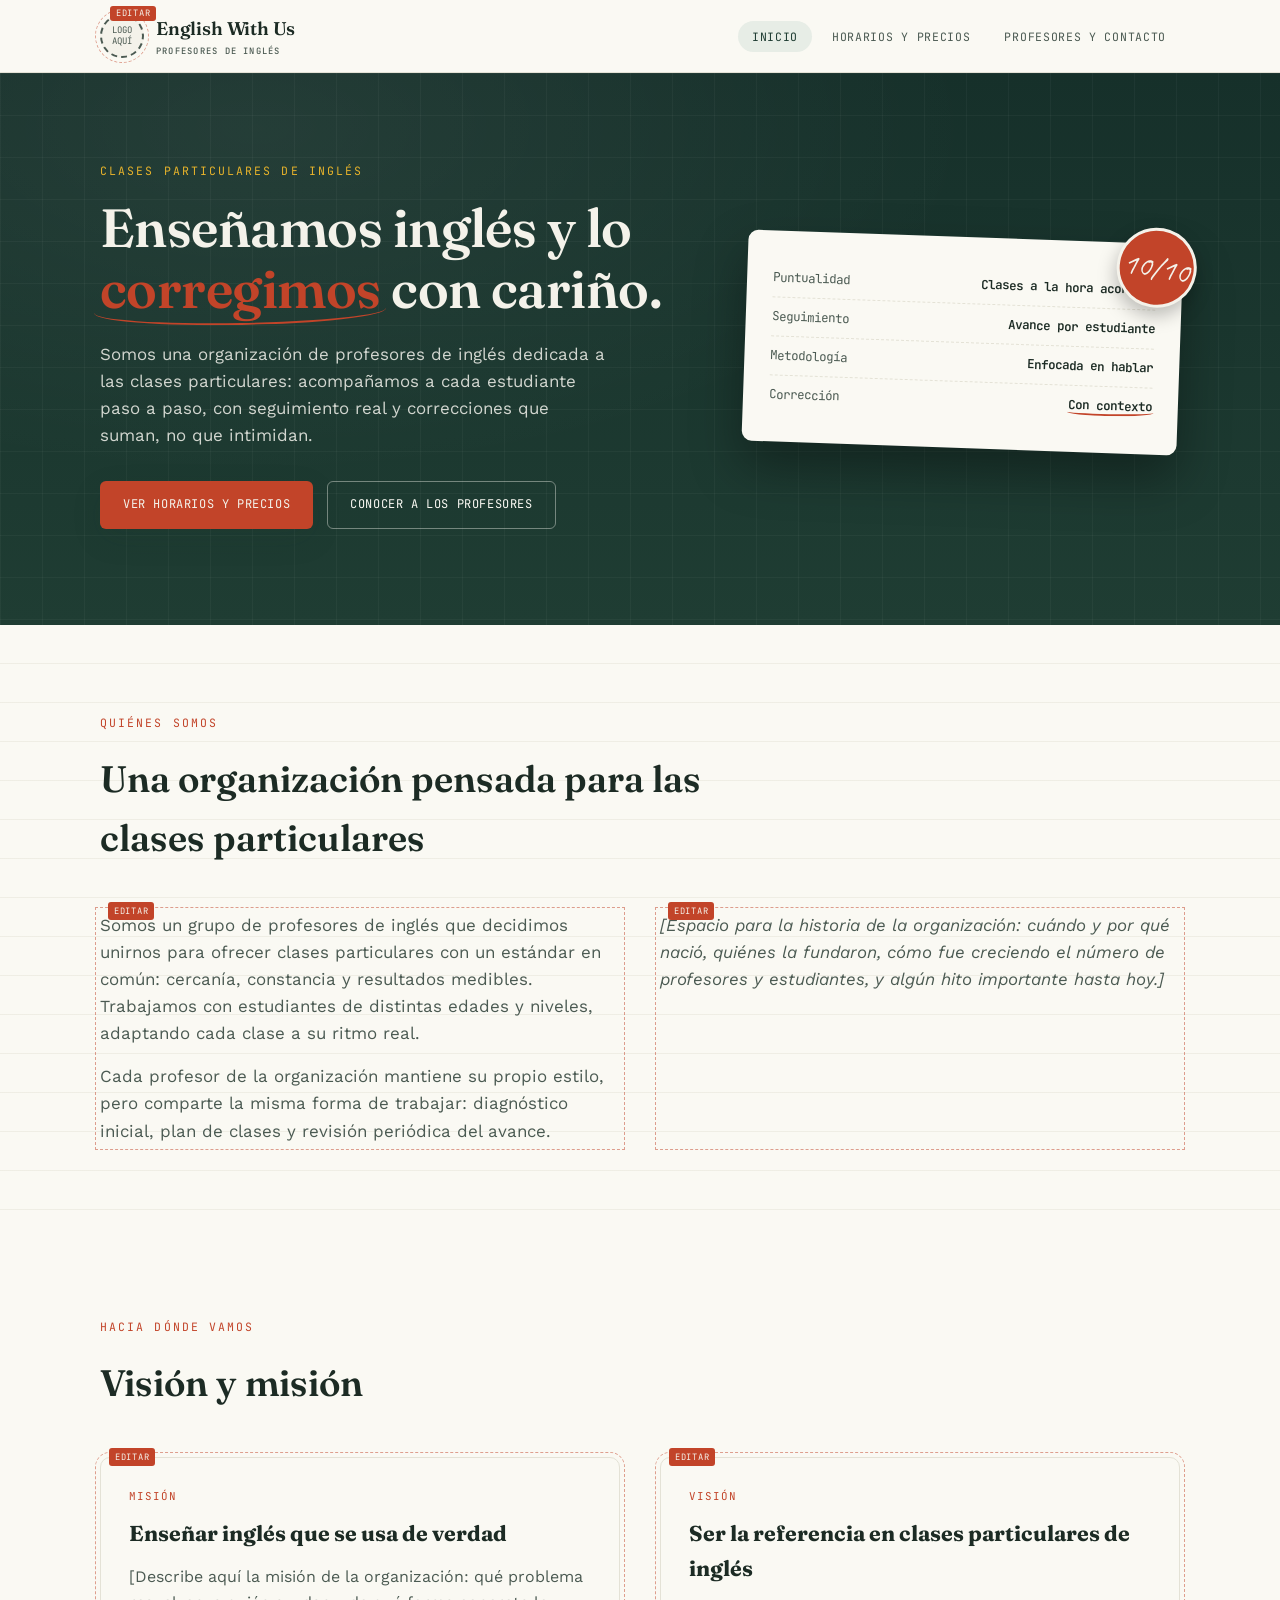
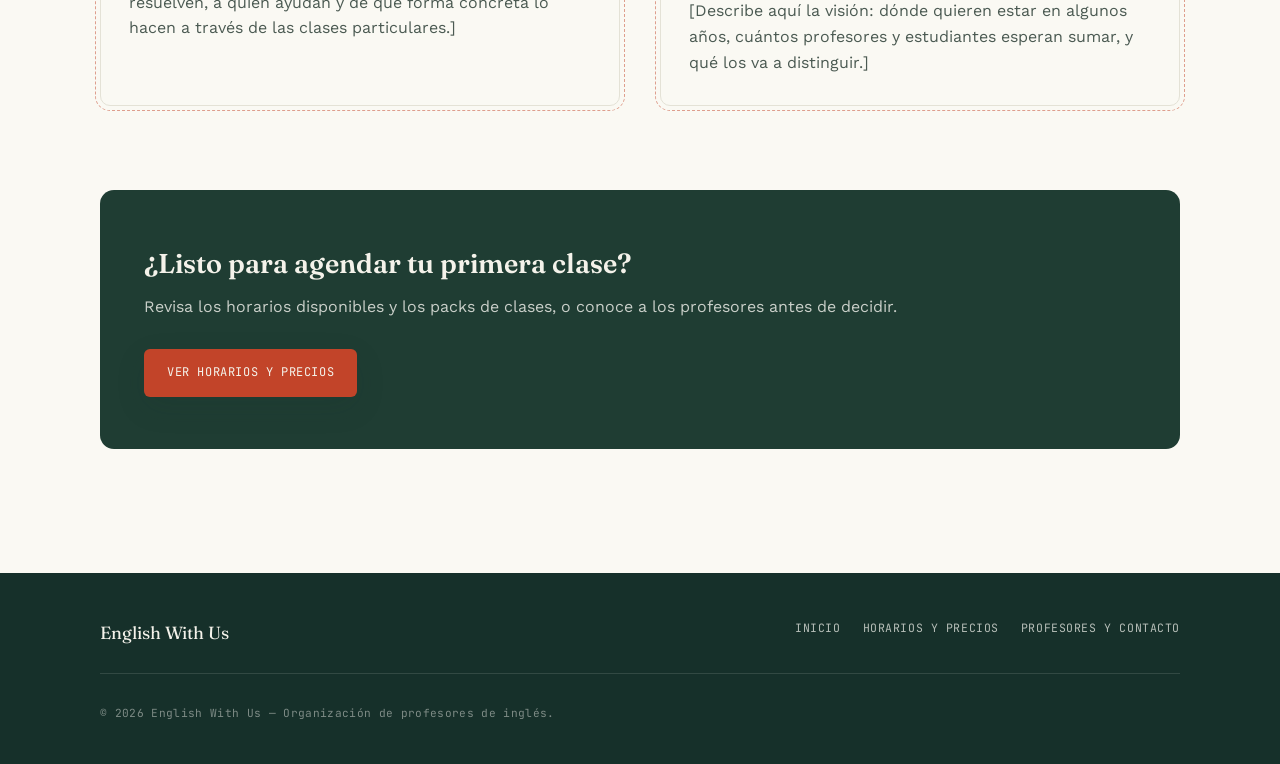
==== index.html @ 49ce0010 "Add files via upload" ====
<!DOCTYPE html>
<html lang="es">
<head>
<meta charset="UTF-8">
<meta name="viewport" content="width=device-width, initial-scale=1.0">
<title>English With Us — Clases particulares de inglés</title>
<meta name="description" content="Organización de profesores de inglés dedicada a clases particulares, con historia, visión y misión propias.">
<link rel="stylesheet" href="style.css">
</head>
<body>

<header class="encabezado">
  <nav class="nav contenedor">
    <a href="index.html" class="marca">
      <div class="logo-hueco editar">LOGO<br>AQUÍ</div>
      <div class="marca-nombre">English With Us<span>Profesores de inglés</span></div>
    </a>
    <button class="nav-toggle" aria-label="Abrir menú"><span></span></button>
    <ul class="nav-links">
      <li><a href="index.html" class="activo">Inicio</a></li>
      <li><a href="horarios.html">Horarios y precios</a></li>
      <li><a href="profesores.html">Profesores y contacto</a></li>
    </ul>
  </nav>
</header>

<main>

  <!-- HERO -->
  <section class="hero">
    <div class="contenedor hero-grid">
      <div>
        <span class="eyebrow">Clases particulares de inglés</span>
        <h1>Enseñamos inglés y lo <span class="correccion">corregimos</span> con cariño.</h1>
        <p class="lead">Somos una organización de profesores de inglés dedicada a las clases particulares: acompañamos a cada estudiante paso a paso, con seguimiento real y correcciones que suman, no que intimidan.</p>
        <div class="hero-acciones">
          <a href="horarios.html" class="boton boton-primario">Ver horarios y precios</a>
          <a href="profesores.html" class="boton boton-secundario">Conocer a los profesores</a>
        </div>
      </div>

      <div class="prueba" aria-hidden="true">
        <div class="prueba-linea"><span>Puntualidad</span><b>Clases a la hora acordada</b></div>
        <div class="prueba-linea"><span>Seguimiento</span><b>Avance por estudiante</b></div>
        <div class="prueba-linea"><span>Metodología</span><b>Enfocada en hablar</b></div>
        <div class="prueba-linea"><span>Corrección</span><b class="correccion">Con contexto</b></div>
      </div>
    </div>
  </section>

  <!-- QUIÉNES SOMOS -->
  <section class="seccion papel-lineas">
    <div class="contenedor">
      <div class="seccion-cabecera reveal">
        <span class="eyebrow">Quiénes somos</span>
        <h2>Una organización pensada para las clases particulares</h2>
      </div>
      <div class="dos-columnas reveal">
        <div class="parrafo-grande editar">
          <p>Somos un grupo de profesores de inglés que decidimos unirnos para ofrecer clases particulares con un estándar en común: cercanía, constancia y resultados medibles. Trabajamos con estudiantes de distintas edades y niveles, adaptando cada clase a su ritmo real.</p>
          <p>Cada profesor de la organización mantiene su propio estilo, pero comparte la misma forma de trabajar: diagnóstico inicial, plan de clases y revisión periódica del avance.</p>
        </div>
        <div class="parrafo-grande editar">
          <p><em>[Espacio para la historia de la organización: cuándo y por qué nació, quiénes la fundaron, cómo fue creciendo el número de profesores y estudiantes, y algún hito importante hasta hoy.]</em></p>
        </div>
      </div>
    </div>
  </section>

  <!-- VISIÓN Y MISIÓN -->
  <section class="seccion">
    <div class="contenedor">
      <div class="seccion-cabecera reveal">
        <span class="eyebrow">Hacia dónde vamos</span>
        <h2>Visión y misión</h2>
      </div>
      <div class="dos-columnas reveal">
        <div class="tarjeta editar">
          <span class="marca-tab">Misión</span>
          <h3>Enseñar inglés que se usa de verdad</h3>
          <p>[Describe aquí la misión de la organización: qué problema resuelven, a quién ayudan y de qué forma concreta lo hacen a través de las clases particulares.]</p>
        </div>
        <div class="tarjeta editar">
          <span class="marca-tab">Visión</span>
          <h3>Ser la referencia en clases particulares de inglés</h3>
          <p>[Describe aquí la visión: dónde quieren estar en algunos años, cuántos profesores y estudiantes esperan sumar, y qué los va a distinguir.]</p>
        </div>
      </div>
    </div>
  </section>

  <!-- CTA -->
  <section class="seccion" style="padding-top:0;">
    <div class="contenedor">
      <div class="cta-final reveal">
        <div>
          <h2>¿Listo para agendar tu primera clase?</h2>
          <p>Revisa los horarios disponibles y los packs de clases, o conoce a los profesores antes de decidir.</p>
        </div>
        <div class="hero-acciones">
          <a href="horarios.html" class="boton boton-primario">Ver horarios y precios</a>
        </div>
      </div>
    </div>
  </section>

</main>

<footer class="pie">
  <div class="contenedor">
    <div class="pie-grid">
      <span class="pie-marca">English With Us</span>
      <ul class="pie-links">
        <li><a href="index.html">Inicio</a></li>
        <li><a href="horarios.html">Horarios y precios</a></li>
        <li><a href="profesores.html">Profesores y contacto</a></li>
      </ul>
    </div>
    <p class="pie-copy">© 2026 English With Us — Organización de profesores de inglés.</p>
  </div>
</footer>

<script src="script.js"></script>
</body>
</html>
---- style.css ----
/* ============================================================
   SISTEMA DE DISEÑO — "Cuaderno de corrección"
   Idea: la organización enseña inglés corrigiendo con cariño.
   El motivo visual recurrente es la marca del profesor en rojo
   (como al corregir una prueba) sobre un fondo tipo cuaderno/
   pizarrón. Evita paletas genéricas de IA (crema+terracota,
   negro+neón, broadsheet).
   ============================================================ */

@import url('https://fonts.googleapis.com/css2?family=Fraunces:opsz,wght@9..144,400;9..144,600;9..144,700&family=Work+Sans:wght@400;500;600&family=JetBrains+Mono:wght@500&family=Caveat:wght@600&display=swap');

:root{
  /* Paleta */
  --pizarron: #1F3D33;       /* verde pizarrón profundo */
  --pizarron-2: #16302A;     /* variante más oscura para profundidad */
  --papel: #FAF9F3;          /* papel — blanco cálido, no crema */
  --papel-linea: #E4E2D6;    /* línea de cuaderno sobre el papel */
  --tinta: #1C2B24;          /* texto principal */
  --tinta-suave: #4B5A52;    /* texto secundario */
  --rojo-correccion: #C24429;/* rojo de corrección del profe */
  --amarillo-marcador: #E7B32B; /* resaltador */
  --tiza: #F4F2EA;

  --fuente-display: 'Fraunces', serif;
  --fuente-texto: 'Work Sans', sans-serif;
  --fuente-nota: 'JetBrains Mono', monospace;
  --fuente-manuscrita: 'Caveat', cursive;

  --radio: 6px;
  --sombra: 0 10px 30px rgba(22, 48, 42, 0.12);
}

*{ box-sizing: border-box; }

html{ scroll-behavior: smooth; }

body{
  margin:0;
  background: var(--papel);
  color: var(--tinta);
  font-family: var(--fuente-texto);
  line-height: 1.6;
  -webkit-font-smoothing: antialiased;
}

img{ max-width:100%; display:block; }

a{ color: inherit; }

.contenedor{
  width: min(1080px, 92%);
  margin-inline: auto;
}

/* ---------- Textura de papel cuadriculado en secciones claras ---------- */
.papel-lineas{
  background-image: repeating-linear-gradient(
    to bottom,
    transparent 0px,
    transparent 38px,
    var(--papel-linea) 39px
  );
}

/* ---------- Encabezado / Navegación ---------- */
.encabezado{
  position: sticky;
  top: 0;
  z-index: 50;
  background: var(--papel);
  border-bottom: 1px solid var(--papel-linea);
}

.nav{
  display:flex;
  align-items:center;
  justify-content: space-between;
  padding: 14px 0;
}

.marca{
  display:flex;
  align-items:center;
  gap: 12px;
  text-decoration:none;
  color: var(--tinta);
}

.logo-hueco{
  width: 44px;
  height: 44px;
  border-radius: 50%;
  border: 2px dashed var(--tinta-suave);
  display:flex;
  align-items:center;
  justify-content:center;
  font-family: var(--fuente-nota);
  font-size: 9px;
  text-align:center;
  color: var(--tinta-suave);
  flex-shrink:0;
  line-height:1.2;
  background: var(--tiza);
}

.marca-nombre{
  font-family: var(--fuente-display);
  font-weight: 600;
  font-size: 1.15rem;
  letter-spacing: -0.01em;
}

.marca-nombre span{
  display:block;
  font-family: var(--fuente-nota);
  font-size: 0.55rem;
  letter-spacing: 0.14em;
  color: var(--tinta-suave);
  text-transform: uppercase;
  font-weight: 500;
}

.nav-links{
  display:flex;
  gap: 6px;
  list-style:none;
  margin:0; padding:0;
  align-items:center;
}

.nav-links a{
  text-decoration:none;
  font-family: var(--fuente-nota);
  font-size: 0.72rem;
  letter-spacing: 0.06em;
  text-transform: uppercase;
  color: var(--tinta-suave);
  padding: 8px 14px;
  border-radius: 999px;
  transition: color .2s ease, background .2s ease;
}

.nav-links a:hover{ color: var(--tinta); background: var(--tiza); }

.nav-links a.activo{
  color: var(--pizarron);
  background: #E7EDE6;
}

.nav-toggle{
  display:none;
  background:none;
  border: 1px solid var(--papel-linea);
  border-radius: var(--radio);
  width: 40px; height: 40px;
  cursor:pointer;
  align-items:center;
  justify-content:center;
}
.nav-toggle span, .nav-toggle span::before, .nav-toggle span::after{
  content:"";
  display:block;
  width: 18px; height: 2px;
  background: var(--tinta);
  position:relative;
  transition: all .2s ease;
}
.nav-toggle span::before{ position:absolute; top:-6px; }
.nav-toggle span::after{ position:absolute; top:6px; }

/* ---------- Botones ---------- */
.boton{
  display:inline-flex;
  align-items:center;
  gap:8px;
  font-family: var(--fuente-nota);
  font-size: 0.75rem;
  letter-spacing: 0.05em;
  text-transform: uppercase;
  text-decoration:none;
  padding: 13px 22px;
  border-radius: var(--radio);
  cursor:pointer;
  border: 1.5px solid transparent;
  transition: transform .15s ease, box-shadow .15s ease;
}
.boton:hover{ transform: translateY(-2px); }

.boton-primario{
  background: var(--rojo-correccion);
  color: var(--tiza);
  box-shadow: var(--sombra);
}
.boton-secundario{
  background: transparent;
  color: var(--papel);
  border-color: rgba(250,249,243,0.4);
}
.boton-terciario{
  background: transparent;
  color: var(--pizarron);
  border-color: var(--pizarron);
}

/* ---------- Marca de corrección (elemento firma) ---------- */
.correccion{
  position:relative;
  color: var(--rojo-correccion);
  white-space: nowrap;
}
.correccion::after{
  content:"";
  position:absolute;
  left:-2%; right:-2%; bottom:-0.06em;
  height: 0.5em;
  border-bottom: 2.5px solid var(--rojo-correccion);
  border-radius: 50%;
  transform: rotate(-1deg);
  pointer-events:none;
}
.nota-manuscrita{
  font-family: var(--fuente-manuscrita);
  color: var(--rojo-correccion);
  font-size: 1.4rem;
  font-weight: 600;
  display:inline-block;
  transform: rotate(-4deg);
}

/* ---------- Hero ---------- */
.hero{
  background:
    radial-gradient(ellipse at 15% 20%, rgba(255,255,255,0.05), transparent 45%),
    var(--pizarron);
  background-color: var(--pizarron);
  background-image:
    linear-gradient(rgba(255,255,255,0.035) 1px, transparent 1px),
    linear-gradient(90deg, rgba(255,255,255,0.035) 1px, transparent 1px),
    radial-gradient(ellipse at 20% 10%, rgba(255,255,255,0.06), transparent 50%),
    linear-gradient(var(--pizarron-2), var(--pizarron));
  background-size: 42px 42px, 42px 42px, cover, cover;
  color: var(--tiza);
  padding: 84px 0 96px;
}

.hero-grid{
  display:grid;
  grid-template-columns: 1.15fr 0.85fr;
  gap: 56px;
  align-items:center;
}

.eyebrow{
  font-family: var(--fuente-nota);
  font-size: 0.72rem;
  letter-spacing: 0.18em;
  text-transform:uppercase;
  color: var(--amarillo-marcador);
  margin-bottom: 18px;
  display:inline-block;
}

.hero h1{
  font-family: var(--fuente-display);
  font-size: clamp(2.3rem, 4.2vw, 3.4rem);
  line-height: 1.12;
  font-weight: 600;
  margin: 0 0 22px;
  letter-spacing: -0.01em;
}

.hero p.lead{
  font-size: 1.06rem;
  color: rgba(250,249,243,0.82);
  max-width: 46ch;
  margin: 0 0 32px;
}

.hero-acciones{
  display:flex;
  gap: 14px;
  flex-wrap: wrap;
}

/* Tarjeta "prueba corregida" decorativa del hero */
.prueba{
  background: var(--papel);
  color: var(--tinta);
  border-radius: 10px;
  padding: 28px 26px;
  transform: rotate(2deg);
  box-shadow: 0 24px 50px rgba(0,0,0,0.35);
  position:relative;
}
.prueba::before{
  content: "10/10";
  position:absolute;
  top: -16px; right: -14px;
  background: var(--rojo-correccion);
  color: var(--tiza);
  font-family: var(--fuente-manuscrita);
  font-size: 1.9rem;
  width: 74px; height: 74px;
  border-radius: 50%;
  display:flex; align-items:center; justify-content:center;
  transform: rotate(8deg);
  box-shadow: 0 8px 18px rgba(0,0,0,0.25);
  border: 3px solid var(--tiza);
}
.prueba-linea{
  font-family: var(--fuente-nota);
  font-size: 0.78rem;
  color: var(--tinta-suave);
  border-bottom: 1px dashed var(--papel-linea);
  padding: 9px 0;
  display:flex;
  justify-content: space-between;
}
.prueba-linea:last-child{ border-bottom:none; }
.prueba-linea b{ color: var(--tinta); font-weight:600; }

/* ---------- Secciones generales ---------- */
.seccion{
  padding: 84px 0;
}
.seccion-cabecera{
  max-width: 62ch;
  margin-bottom: 44px;
}
.seccion-cabecera .eyebrow{ color: var(--rojo-correccion); }
.seccion-cabecera h2{
  font-family: var(--fuente-display);
  font-size: clamp(1.7rem, 3vw, 2.3rem);
  margin: 0 0 14px;
  color: var(--tinta);
  font-weight: 600;
}
.seccion-cabecera p{
  color: var(--tinta-suave);
  font-size: 1.02rem;
  margin:0;
}

.dos-columnas{
  display:grid;
  grid-template-columns: 1fr 1fr;
  gap: 40px;
}

.parrafo-grande{
  font-size: 1.06rem;
  color: var(--tinta-suave);
}
.parrafo-grande p{ margin: 0 0 16px; }
.parrafo-grande p:last-child{ margin-bottom:0; }

/* Tarjetas Visión/Misión */
.tarjeta{
  background: var(--papel);
  border: 1px solid var(--papel-linea);
  border-radius: 10px;
  padding: 30px 28px;
  position:relative;
}
.tarjeta .marca-tab{
  font-family: var(--fuente-nota);
  font-size: 0.68rem;
  letter-spacing: 0.1em;
  text-transform:uppercase;
  color: var(--rojo-correccion);
  display:block;
  margin-bottom: 12px;
}
.tarjeta h3{
  font-family: var(--fuente-display);
  font-size: 1.35rem;
  margin: 0 0 12px;
}
.tarjeta p{
  color: var(--tinta-suave);
  margin:0;
}

/* ---------- CTA de cierre (usado en varias páginas) ---------- */
.cta-final{
  background: var(--pizarron);
  color: var(--tiza);
  border-radius: 14px;
  padding: 52px 44px;
  display:flex;
  align-items:center;
  justify-content:space-between;
  gap: 30px;
  flex-wrap:wrap;
}
.cta-final h2{
  font-family: var(--fuente-display);
  font-size: 1.7rem;
  margin: 0 0 8px;
  font-weight:600;
}
.cta-final p{
  margin:0;
  color: rgba(250,249,243,0.78);
}

/* ---------- Footer ---------- */
.pie{
  background: var(--pizarron-2);
  color: rgba(250,249,243,0.7);
  padding: 46px 0 30px;
  margin-top: 40px;
}
.pie-grid{
  display:flex;
  justify-content:space-between;
  gap: 30px;
  flex-wrap:wrap;
  padding-bottom: 26px;
  border-bottom: 1px solid rgba(250,249,243,0.12);
}
.pie-marca{
  font-family: var(--fuente-display);
  color: var(--tiza);
  font-size: 1.1rem;
}
.pie-links{
  list-style:none;
  display:flex;
  gap: 22px;
  padding:0; margin:0;
  font-family: var(--fuente-nota);
  font-size: 0.72rem;
  letter-spacing: 0.05em;
  text-transform:uppercase;
}
.pie-links a{ text-decoration:none; color: rgba(250,249,243,0.7); }
.pie-links a:hover{ color: var(--tiza); }
.pie-copy{
  padding-top: 20px;
  font-family: var(--fuente-nota);
  font-size: 0.7rem;
  letter-spacing: 0.03em;
  color: rgba(250,249,243,0.45);
}

/* ---------- Utilidades ---------- */
.editar{
  outline: 1.5px dashed rgba(194,68,41,0.5);
  outline-offset: 4px;
  position:relative;
}
.editar::before{
  content: "EDITAR";
  position:absolute;
  top: -10px; left: 8px;
  background: var(--rojo-correccion);
  color: var(--tiza);
  font-family: var(--fuente-nota);
  font-size: 0.55rem;
  letter-spacing: 0.08em;
  padding: 2px 6px;
  border-radius: 3px;
}

/* ---------- Reveal on scroll ---------- */
.reveal{
  opacity:0;
  transform: translateY(16px);
  transition: opacity .6s ease, transform .6s ease;
}
.reveal.visible{ opacity:1; transform:none; }

@media (prefers-reduced-motion: reduce){
  html{ scroll-behavior:auto; }
  .reveal{ opacity:1; transform:none; transition:none; }
  .boton:hover{ transform:none; }
}

/* ---------- Responsive ---------- */
@media (max-width: 880px){
  .hero-grid{ grid-template-columns: 1fr; }
  .dos-columnas{ grid-template-columns: 1fr; }
  .prueba{ transform:none; max-width: 380px; }
}

@media (max-width: 720px){
  .nav-links{
    position:absolute;
    top: 100%; left:0; right:0;
    background: var(--papel);
    flex-direction:column;
    align-items:stretch;
    padding: 10px 5%;
    border-bottom: 1px solid var(--papel-linea);
    display:none;
  }
  .nav-links.abierto{ display:flex; }
  .nav-links a{ text-align:center; }
  .nav-toggle{ display:flex; }
  .cta-final{ flex-direction:column; align-items:flex-start; }
}
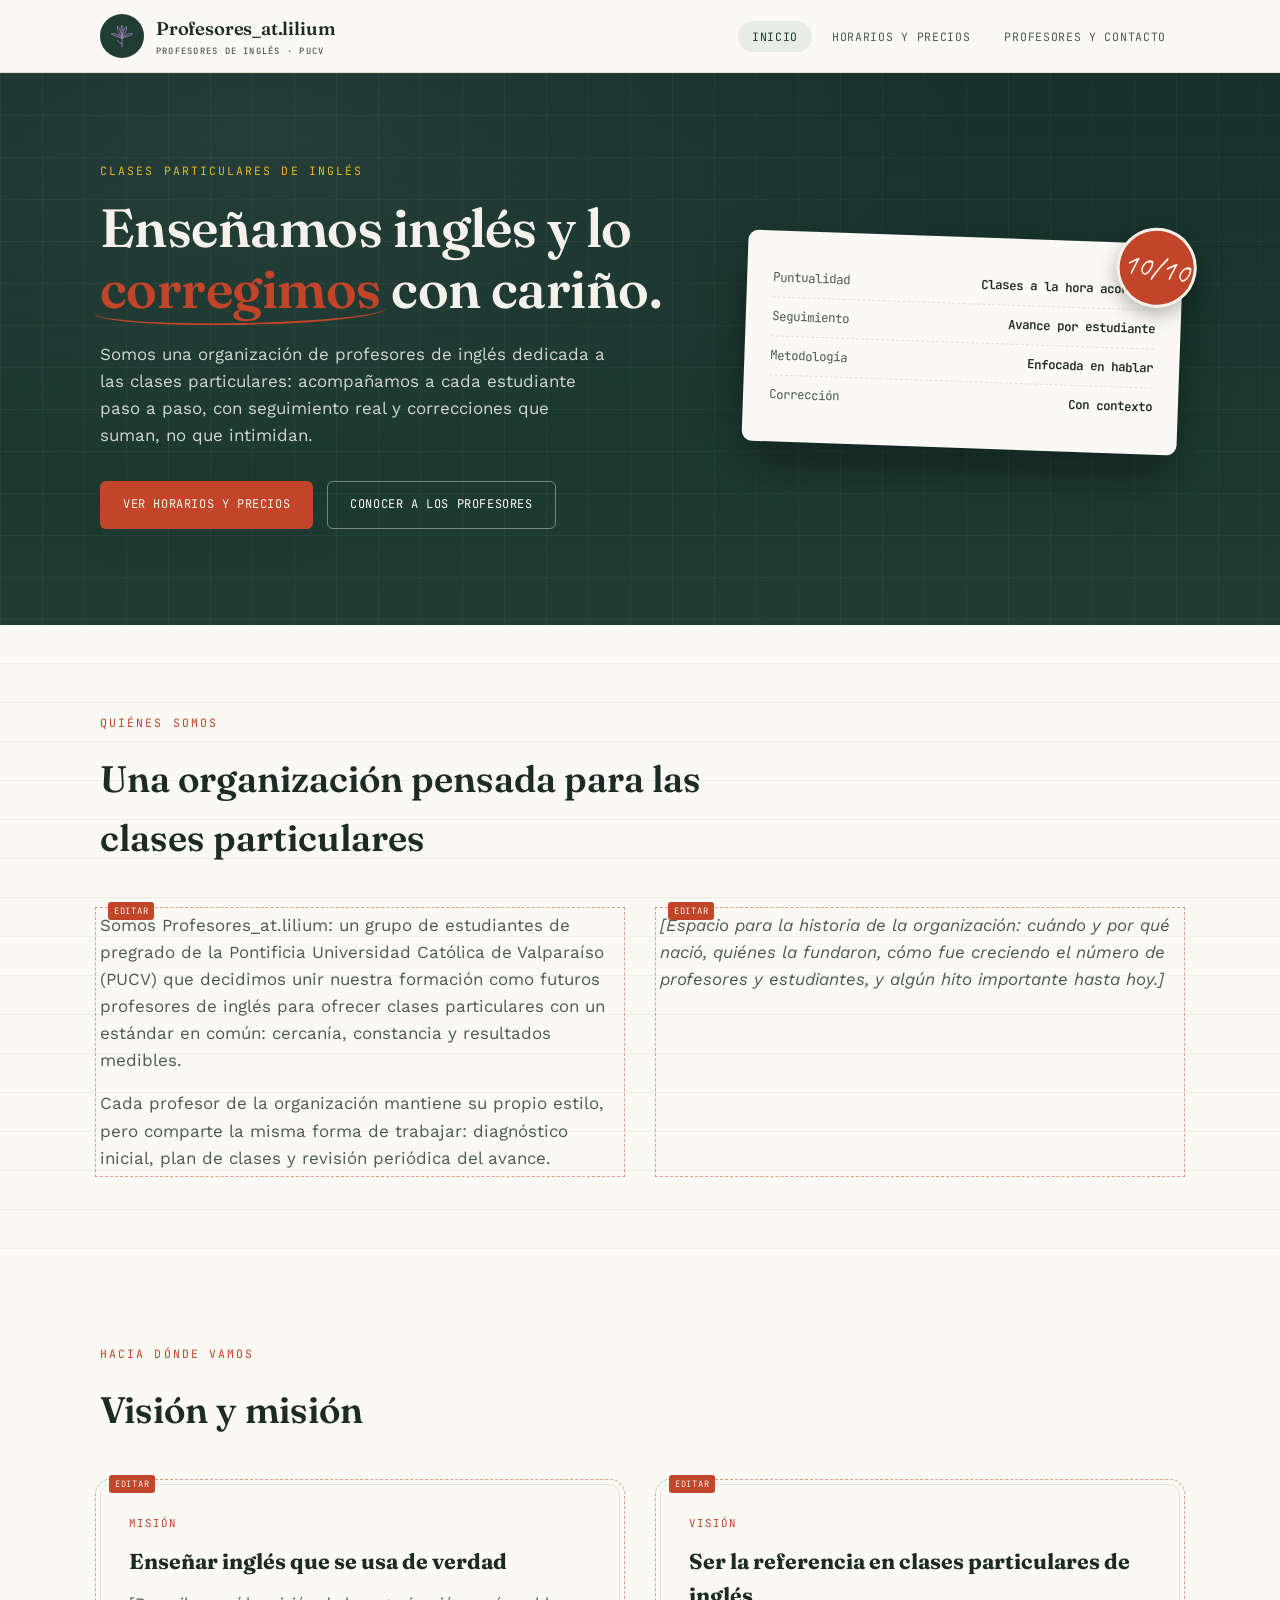
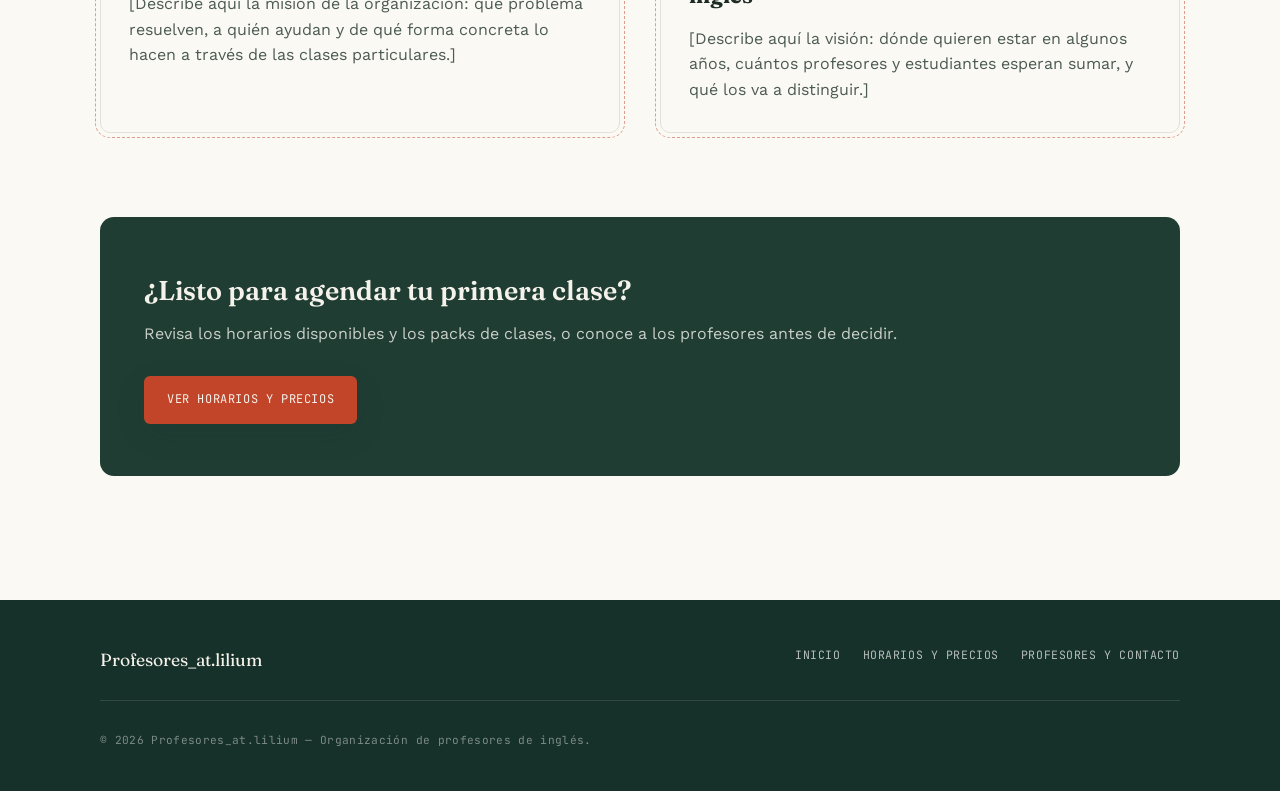
==== commit 07c49b3b: "Add files via upload" ====
--- a/index.html
+++ b/index.html
@@ -3,7 +3,7 @@
 <head>
 <meta charset="UTF-8">
 <meta name="viewport" content="width=device-width, initial-scale=1.0">
-<title>English With Us — Clases particulares de inglés</title>
+<title>Profesores_at.lilium — Clases particulares de inglés</title>
 <meta name="description" content="Organización de profesores de inglés dedicada a clases particulares, con historia, visión y misión propias.">
 <link rel="stylesheet" href="style.css">
 </head>
@@ -12,15 +12,25 @@
 <header class="encabezado">
   <nav class="nav contenedor">
     <a href="index.html" class="marca">
-      <div class="logo-hueco editar">LOGO<br>AQUÍ</div>
-      <div class="marca-nombre">English With Us<span>Profesores de inglés</span></div>
+      <div class="logo-hueco" aria-hidden="true">
+        <svg viewBox="0 0 48 48" fill="none" stroke="currentColor" stroke-width="1.6" stroke-linecap="round" stroke-linejoin="round">
+          <path d="M24 44 L24 28"/>
+          <path d="M24 38 C20 38 17 35 16 32"/>
+          <path d="M24 28 C24 20 20 12 24 4 C28 12 24 20 24 28 Z"/>
+          <path d="M24 28 C30 22 38 18 44 20 C38 24 30 26 24 28 Z"/>
+          <path d="M24 28 C18 22 10 18 4 20 C10 24 18 26 24 28 Z"/>
+          <path d="M24 28 C29 21 34 13 32 6 C27 11 25 20 24 28 Z"/>
+          <path d="M24 28 C19 21 14 13 16 6 C21 11 23 20 24 28 Z"/>
+          <circle cx="24" cy="27" r="1.6" fill="currentColor" stroke="none"/>
+        </svg>
+      </div>
+      <div class="marca-nombre">
+        <span data-bind="sitio.nombre"></span>
+        <span data-bind="sitio.tagline"></span>
+      </div>
     </a>
     <button class="nav-toggle" aria-label="Abrir menú"><span></span></button>
-    <ul class="nav-links">
-      <li><a href="index.html" class="activo">Inicio</a></li>
-      <li><a href="horarios.html">Horarios y precios</a></li>
-      <li><a href="profesores.html">Profesores y contacto</a></li>
-    </ul>
+    <ul class="nav-links" data-nav></ul>
   </nav>
 </header>
 
@@ -30,21 +40,16 @@
   <section class="hero">
     <div class="contenedor hero-grid">
       <div>
-        <span class="eyebrow">Clases particulares de inglés</span>
-        <h1>Enseñamos inglés y lo <span class="correccion">corregimos</span> con cariño.</h1>
-        <p class="lead">Somos una organización de profesores de inglés dedicada a las clases particulares: acompañamos a cada estudiante paso a paso, con seguimiento real y correcciones que suman, no que intimidan.</p>
+        <span class="eyebrow" data-bind="inicio.heroEyebrow"></span>
+        <h1 data-bind-html="inicio.heroTituloHtml"></h1>
+        <p class="lead" data-bind="inicio.heroLead"></p>
         <div class="hero-acciones">
           <a href="horarios.html" class="boton boton-primario">Ver horarios y precios</a>
           <a href="profesores.html" class="boton boton-secundario">Conocer a los profesores</a>
         </div>
       </div>
 
-      <div class="prueba" aria-hidden="true">
-        <div class="prueba-linea"><span>Puntualidad</span><b>Clases a la hora acordada</b></div>
-        <div class="prueba-linea"><span>Seguimiento</span><b>Avance por estudiante</b></div>
-        <div class="prueba-linea"><span>Metodología</span><b>Enfocada en hablar</b></div>
-        <div class="prueba-linea"><span>Corrección</span><b class="correccion">Con contexto</b></div>
-      </div>
+      <div class="prueba" id="prueba-lista" aria-hidden="true"></div>
     </div>
   </section>
 
@@ -52,16 +57,16 @@
   <section class="seccion papel-lineas">
     <div class="contenedor">
       <div class="seccion-cabecera reveal">
-        <span class="eyebrow">Quiénes somos</span>
-        <h2>Una organización pensada para las clases particulares</h2>
+        <span class="eyebrow" data-bind="inicio.quienesSomosEyebrow"></span>
+        <h2 data-bind="inicio.quienesSomosTitulo"></h2>
       </div>
       <div class="dos-columnas reveal">
         <div class="parrafo-grande editar">
-          <p>Somos un grupo de profesores de inglés que decidimos unirnos para ofrecer clases particulares con un estándar en común: cercanía, constancia y resultados medibles. Trabajamos con estudiantes de distintas edades y niveles, adaptando cada clase a su ritmo real.</p>
-          <p>Cada profesor de la organización mantiene su propio estilo, pero comparte la misma forma de trabajar: diagnóstico inicial, plan de clases y revisión periódica del avance.</p>
+          <p data-bind="inicio.quienesSomosParrafo1"></p>
+          <p data-bind="inicio.quienesSomosParrafo2"></p>
         </div>
         <div class="parrafo-grande editar">
-          <p><em>[Espacio para la historia de la organización: cuándo y por qué nació, quiénes la fundaron, cómo fue creciendo el número de profesores y estudiantes, y algún hito importante hasta hoy.]</em></p>
+          <p><em data-bind="inicio.historiaTexto"></em></p>
         </div>
       </div>
     </div>
@@ -77,13 +82,13 @@
       <div class="dos-columnas reveal">
         <div class="tarjeta editar">
           <span class="marca-tab">Misión</span>
-          <h3>Enseñar inglés que se usa de verdad</h3>
-          <p>[Describe aquí la misión de la organización: qué problema resuelven, a quién ayudan y de qué forma concreta lo hacen a través de las clases particulares.]</p>
+          <h3 data-bind="inicio.mision.titulo"></h3>
+          <p data-bind="inicio.mision.texto"></p>
         </div>
         <div class="tarjeta editar">
           <span class="marca-tab">Visión</span>
-          <h3>Ser la referencia en clases particulares de inglés</h3>
-          <p>[Describe aquí la visión: dónde quieren estar en algunos años, cuántos profesores y estudiantes esperan sumar, y qué los va a distinguir.]</p>
+          <h3 data-bind="inicio.vision.titulo"></h3>
+          <p data-bind="inicio.vision.texto"></p>
         </div>
       </div>
     </div>
@@ -94,8 +99,8 @@
     <div class="contenedor">
       <div class="cta-final reveal">
         <div>
-          <h2>¿Listo para agendar tu primera clase?</h2>
-          <p>Revisa los horarios disponibles y los packs de clases, o conoce a los profesores antes de decidir.</p>
+          <h2 data-bind="inicio.ctaTitulo"></h2>
+          <p data-bind="inicio.ctaTexto"></p>
         </div>
         <div class="hero-acciones">
           <a href="horarios.html" class="boton boton-primario">Ver horarios y precios</a>
@@ -109,17 +114,15 @@
 <footer class="pie">
   <div class="contenedor">
     <div class="pie-grid">
-      <span class="pie-marca">English With Us</span>
-      <ul class="pie-links">
-        <li><a href="index.html">Inicio</a></li>
-        <li><a href="horarios.html">Horarios y precios</a></li>
-        <li><a href="profesores.html">Profesores y contacto</a></li>
-      </ul>
+      <span class="pie-marca" data-bind="sitio.nombre"></span>
+      <ul class="pie-links" data-nav></ul>
     </div>
-    <p class="pie-copy">© 2026 English With Us — Organización de profesores de inglés.</p>
+    <p class="pie-copy">© <span data-bind="sitio.anioCopyright"></span> <span data-bind="sitio.nombre"></span> — Organización de profesores de inglés.</p>
   </div>
 </footer>
 
+<script src="contenido.js"></script>
+<script src="render.js"></script>
 <script src="script.js"></script>
 </body>
 </html>
--- a/style.css
+++ b/style.css
@@ -19,6 +19,7 @@
   --tinta-suave: #4B5A52;    /* texto secundario */
   --rojo-correccion: #C24429;/* rojo de corrección del profe */
   --amarillo-marcador: #E7B32B; /* resaltador */
+  --lila-lirio: #9C7FB5;     /* acento floral — lilium */
   --tiza: #F4F2EA;
 
   --fuente-display: 'Fraunces', serif;
@@ -90,18 +91,14 @@
   width: 44px;
   height: 44px;
   border-radius: 50%;
-  border: 2px dashed var(--tinta-suave);
   display:flex;
   align-items:center;
   justify-content:center;
-  font-family: var(--fuente-nota);
-  font-size: 9px;
-  text-align:center;
-  color: var(--tinta-suave);
   flex-shrink:0;
-  line-height:1.2;
-  background: var(--tiza);
-}
+  background: var(--pizarron);
+  color: var(--lila-lirio);
+}
+.logo-hueco svg{ width: 26px; height: 26px; }
 
 .marca-nombre{
   font-family: var(--fuente-display);
@@ -118,6 +115,16 @@
   color: var(--tinta-suave);
   text-transform: uppercase;
   font-weight: 500;
+}
+
+.marca-nombre > span:first-child{
+  display:block;
+  font-family: var(--fuente-display);
+  font-size: 1.15rem;
+  font-weight: 600;
+  letter-spacing: -0.01em;
+  color: var(--tinta);
+  text-transform: none;
 }
 
 .nav-links{
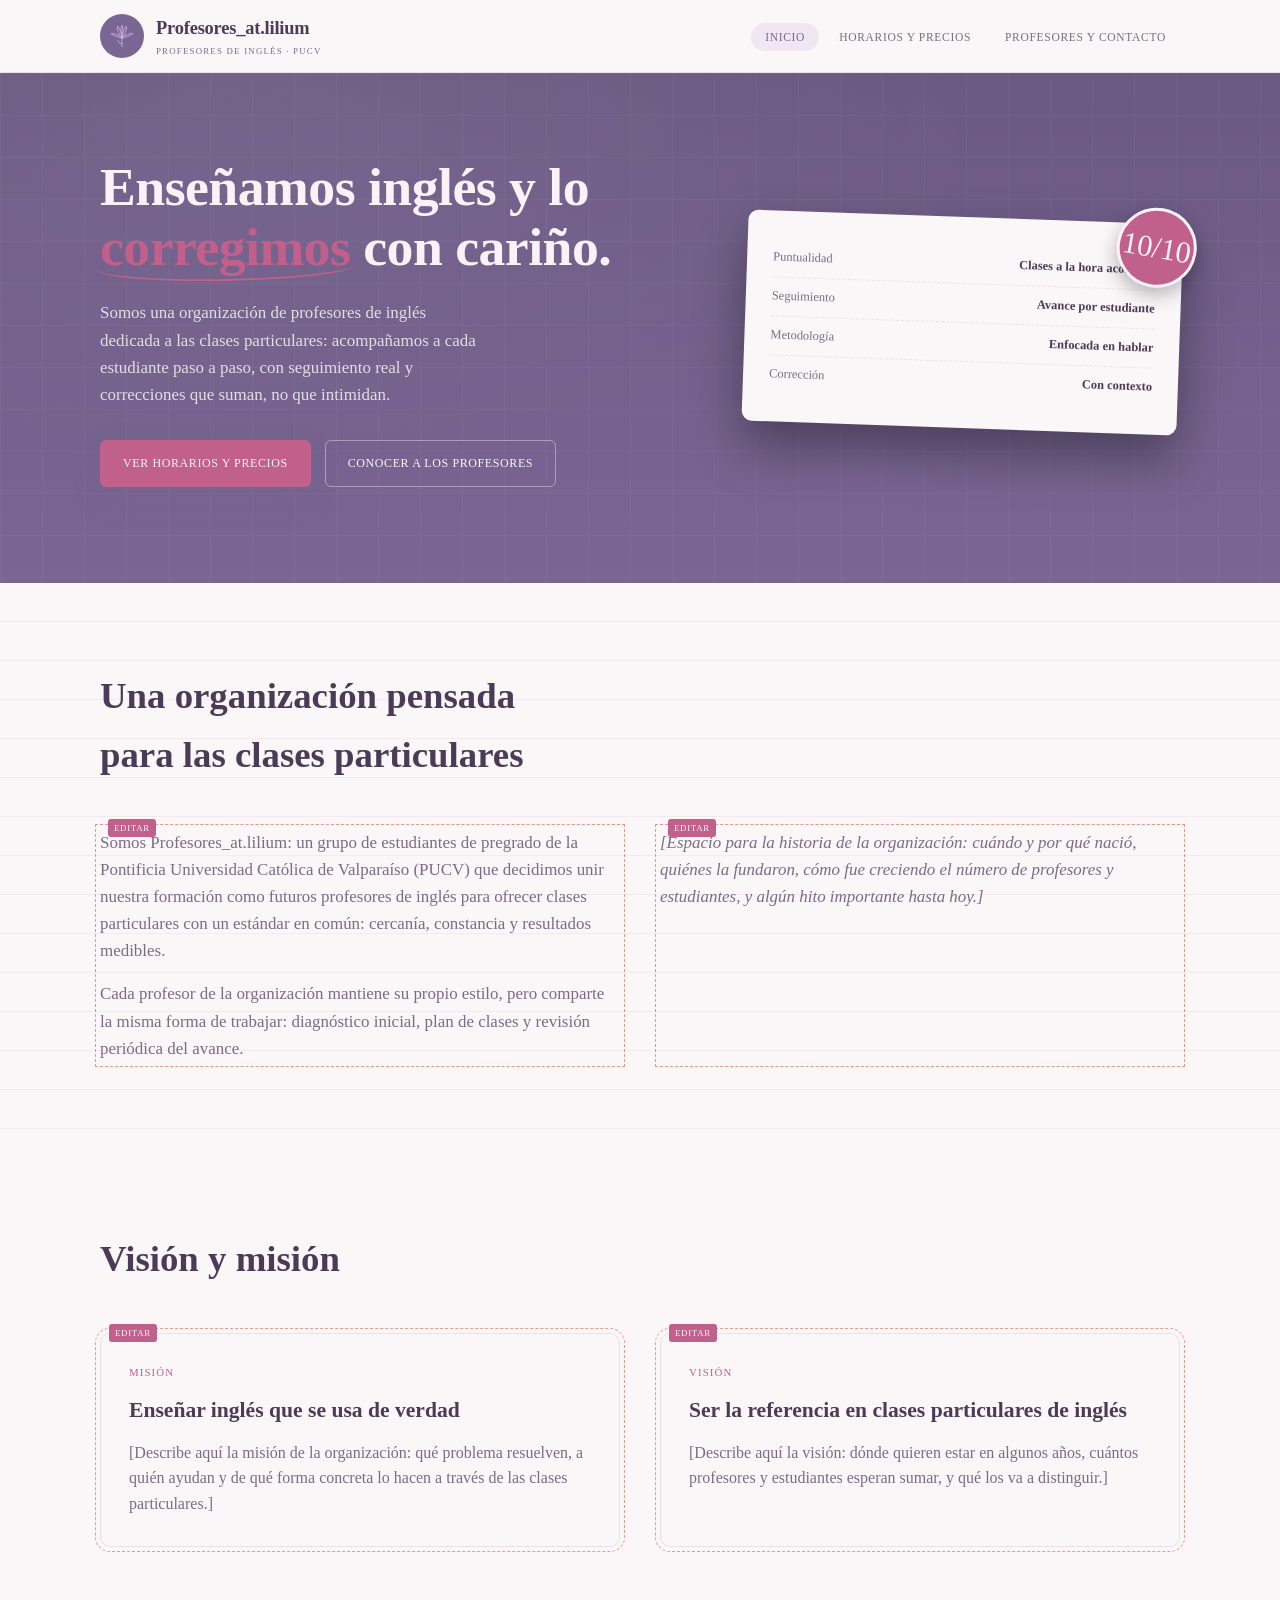
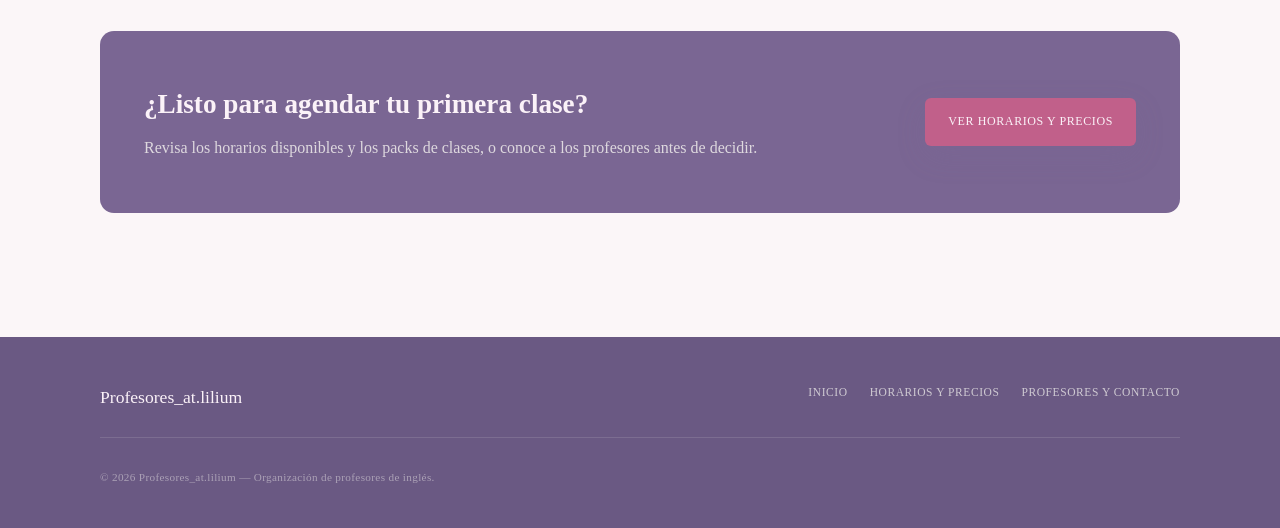
==== commit 47924169: "Add files via upload" ====
--- a/index.html
+++ b/index.html
@@ -40,7 +40,6 @@
   <section class="hero">
     <div class="contenedor hero-grid">
       <div>
-        <span class="eyebrow" data-bind="inicio.heroEyebrow"></span>
         <h1 data-bind-html="inicio.heroTituloHtml"></h1>
         <p class="lead" data-bind="inicio.heroLead"></p>
         <div class="hero-acciones">
@@ -57,7 +56,6 @@
   <section class="seccion papel-lineas">
     <div class="contenedor">
       <div class="seccion-cabecera reveal">
-        <span class="eyebrow" data-bind="inicio.quienesSomosEyebrow"></span>
         <h2 data-bind="inicio.quienesSomosTitulo"></h2>
       </div>
       <div class="dos-columnas reveal">
@@ -76,7 +74,6 @@
   <section class="seccion">
     <div class="contenedor">
       <div class="seccion-cabecera reveal">
-        <span class="eyebrow">Hacia dónde vamos</span>
         <h2>Visión y misión</h2>
       </div>
       <div class="dos-columnas reveal">
--- a/style.css
+++ b/style.css
@@ -3,32 +3,31 @@
    Idea: la organización enseña inglés corrigiendo con cariño.
    El motivo visual recurrente es la marca del profesor en rojo
    (como al corregir una prueba) sobre un fondo tipo cuaderno/
-   pizarrón. Evita paletas genéricas de IA (crema+terracota,
-   negro+neón, broadsheet).
+   pizarrón.
    ============================================================ */
 
-@import url('https://fonts.googleapis.com/css2?family=Fraunces:opsz,wght@9..144,400;9..144,600;9..144,700&family=Work+Sans:wght@400;500;600&family=JetBrains+Mono:wght@500&family=Caveat:wght@600&display=swap');
-
 :root{
-  /* Paleta */
-  --pizarron: #1F3D33;       /* verde pizarrón profundo */
-  --pizarron-2: #16302A;     /* variante más oscura para profundidad */
-  --papel: #FAF9F3;          /* papel — blanco cálido, no crema */
-  --papel-linea: #E4E2D6;    /* línea de cuaderno sobre el papel */
-  --tinta: #1C2B24;          /* texto principal */
-  --tinta-suave: #4B5A52;    /* texto secundario */
-  --rojo-correccion: #C24429;/* rojo de corrección del profe */
-  --amarillo-marcador: #E7B32B; /* resaltador */
-  --lila-lirio: #9C7FB5;     /* acento floral — lilium */
-  --tiza: #F4F2EA;
-
-  --fuente-display: 'Fraunces', serif;
-  --fuente-texto: 'Work Sans', sans-serif;
-  --fuente-nota: 'JetBrains Mono', monospace;
-  --fuente-manuscrita: 'Caveat', cursive;
+  /* Paleta — inspirada en los colores del lirio (lilium):
+     lavanda de los pétalos, rosa empolvado, durazno del centro
+     de la flor y verde salvia del tallo. */
+  --pizarron: #7A6693;       /* lavanda oscuro — reemplaza el verde pizarrón */
+  --pizarron-2: #6A5983;     /* variante más oscura para profundidad */
+  --papel: #FBF6F8;          /* blanco cálido con un dejo rosado */
+  --papel-linea: #ECDFE8;    /* línea de cuaderno — lavanda-rosa muy suave */
+  --tinta: #4A3C57;          /* texto principal — ciruela oscuro */
+  --tinta-suave: #7A6C87;    /* texto secundario */
+  --rojo-correccion: #C1608A;/* rosa frambuesa — antes rojo de corrección */
+  --amarillo-marcador: #E8BE6C; /* dorado suave — polen del lirio */
+  --lila-lirio: #C9AEE0;     /* lavanda claro — acento del logo */
+  --tiza: #FBF2F8;
+
+  --fuente-display: 'Times New Roman', Times, serif;
+  --fuente-texto: 'Times New Roman', Times, serif;
+  --fuente-nota: 'Times New Roman', Times, serif;
+  --fuente-manuscrita: 'Times New Roman', Times, serif;
 
   --radio: 6px;
-  --sombra: 0 10px 30px rgba(22, 48, 42, 0.12);
+  --sombra: 0 10px 30px rgba(122, 102, 147, 0.16);
 }
 
 *{ box-sizing: border-box; }
@@ -151,7 +150,7 @@
 
 .nav-links a.activo{
   color: var(--pizarron);
-  background: #E7EDE6;
+  background: #F1E7F3;
 }
 
 .nav-toggle{
